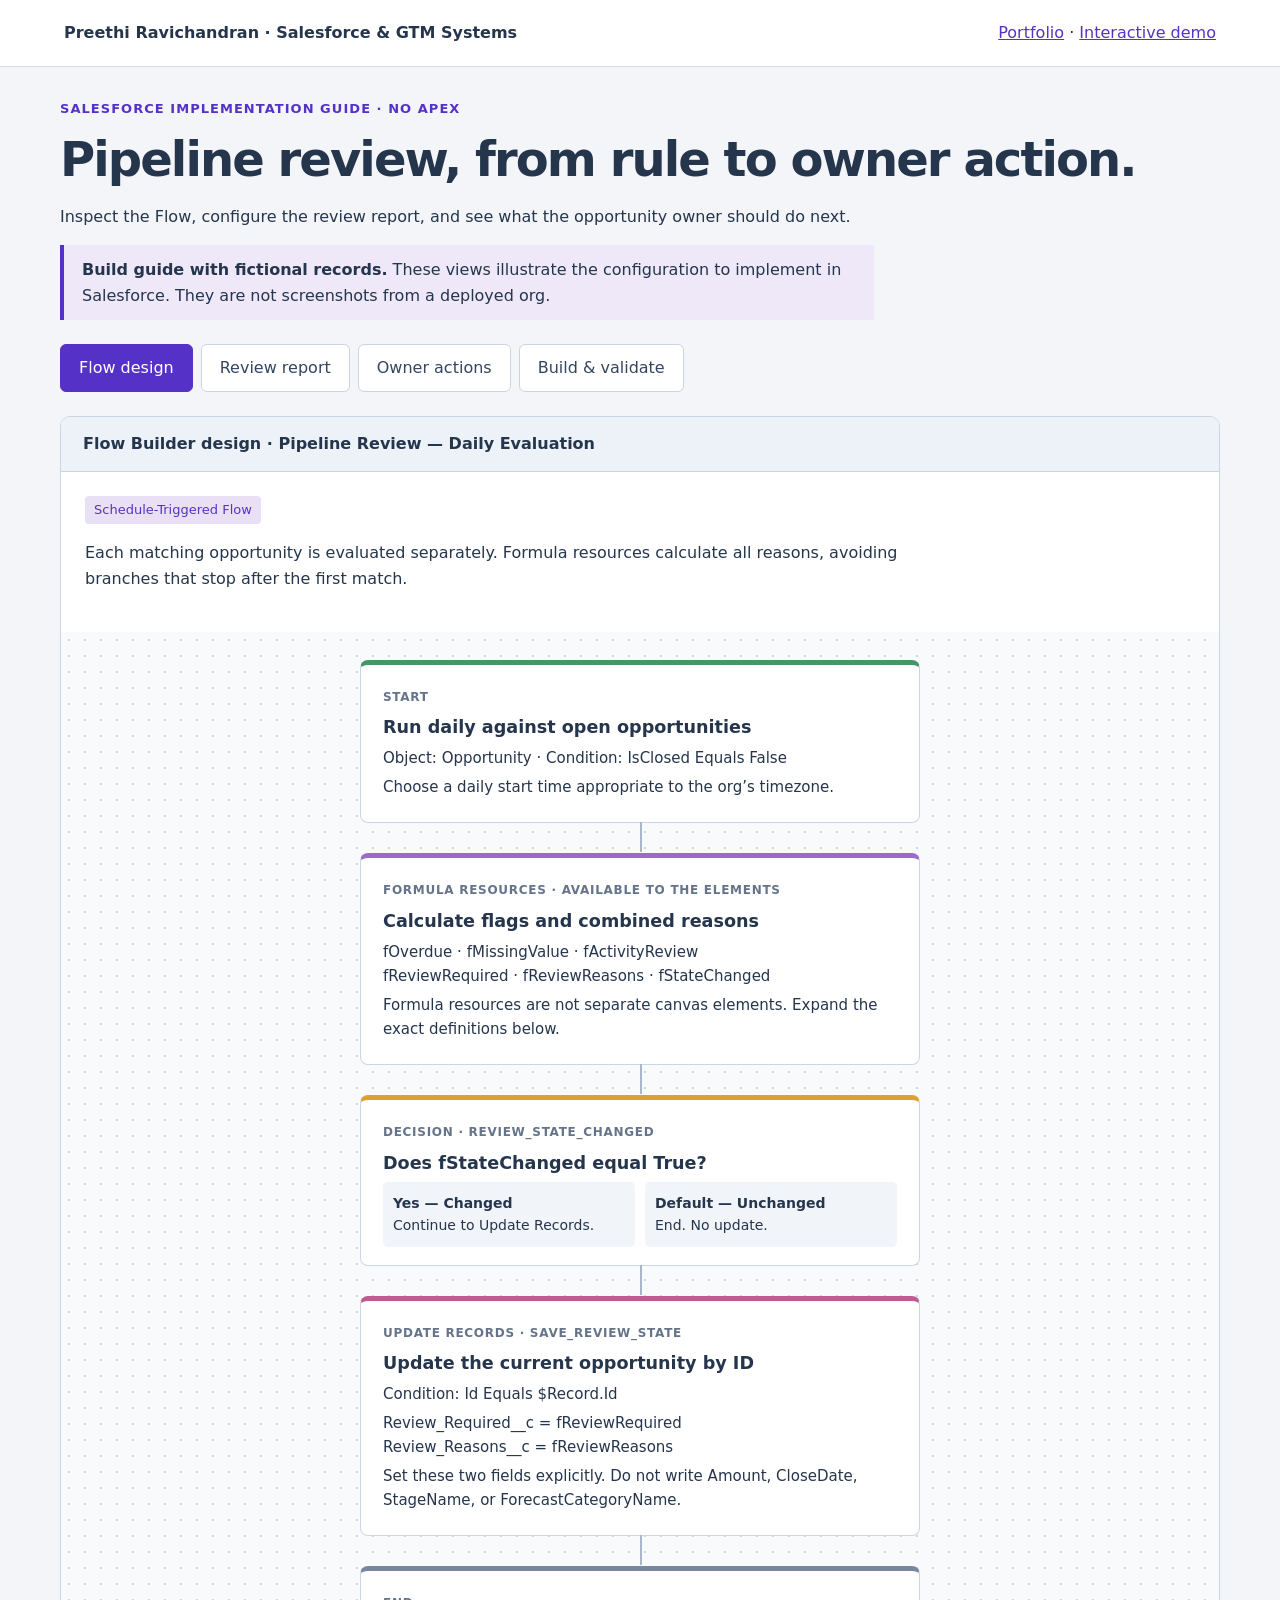
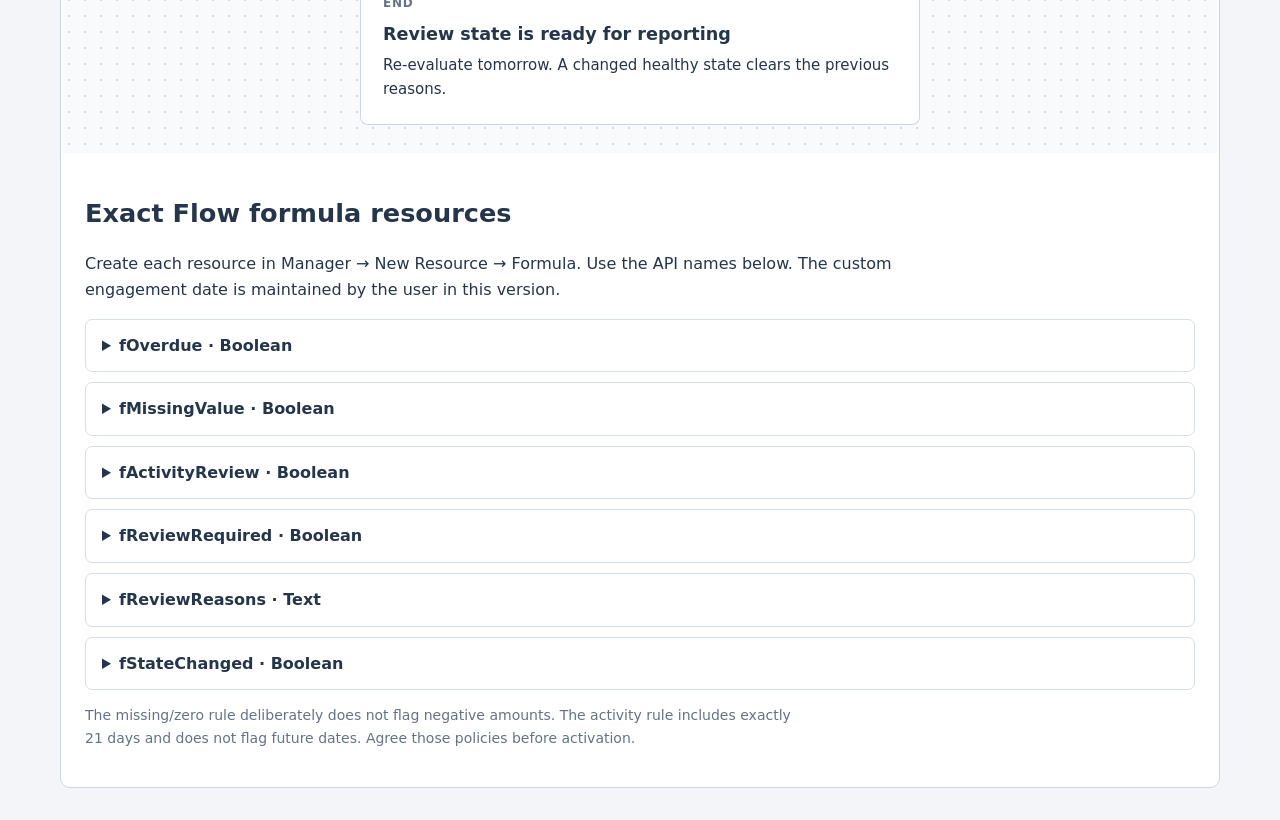
==== flow-guide.html @ f656f843 "Add files via upload" ====
<!doctype html><html lang="en"><head><meta charset="utf-8"><meta name="viewport" content="width=device-width,initial-scale=1"><title>Salesforce Flow Build Guide | Preethi Ravichandran</title><style>
*{box-sizing:border-box}body{margin:0;background:#f3f5f9;color:#25354c;font:16px/1.6 system-ui,sans-serif}a{color:#5631c7}header{padding:20px 5%;background:#fff;border-bottom:1px solid #d2dce8;display:flex;justify-content:space-between;gap:16px;flex-wrap:wrap}main{width:min(1160px,92%);margin:32px auto}h1{font-size:clamp(2rem,4vw,3rem);line-height:1.15;letter-spacing:-.04em;margin:12px 0}h2{font-size:1.6rem;line-height:1.25}h3{font-size:1.1rem}p{max-width:80ch}.eyebrow{color:#5631c7;font-size:.8125rem;font-weight:700;letter-spacing:.08em}.scope{padding:12px 18px;border-left:4px solid #5631c7;background:#eee8f9}.tabs{display:flex;flex-wrap:wrap;gap:8px;margin:24px 0}button{font:inherit;cursor:pointer;border:1px solid #c9d4e3;border-radius:6px;padding:10px 18px;background:white;color:#34455e}button[aria-pressed=true]{background:#5631c7;color:white;border-color:#5631c7}button:focus-visible,a:focus-visible,summary:focus-visible{outline:3px solid #a991df;outline-offset:3px}.workspace{border:1px solid #cbd6e4;border-radius:10px;background:white;overflow:hidden}.toolbar{padding:14px 22px;background:#edf2f8;border-bottom:1px solid #cbd6e4;font-weight:600}.panel{padding:24px}.canvas{background-image:radial-gradient(#cbd6e4 1px,transparent 1px);background-size:16px 16px;padding:28px 16px;background-color:#f8fafc}.node{position:relative;border:1px solid #cbd6e4;border-top:5px solid var(--accent,#9a6bca);border-radius:8px;background:white;width:min(560px,100%);padding:18px 22px;margin:0 auto 30px}.node:not(:last-child):after{content:"";position:absolute;top:100%;left:50%;height:30px;border-left:2px solid #a9b7c9}.node:last-child{margin-bottom:0}.kind{font-size:.75rem;letter-spacing:.06em;text-transform:uppercase;color:#65748a;font-weight:700}.node h3{margin:5px 0}.node p{margin:5px 0;font-size:.9375rem}.branches{display:grid;grid-template-columns:1fr 1fr;gap:10px}.branches>div{padding:10px;background:#f1f4f9;border-radius:5px;font-size:.875rem}pre{white-space:pre-wrap;overflow-wrap:anywhere;background:#eef2f8;padding:15px;border-radius:6px;font-size:.875rem;line-height:1.7}details{border:1px solid #d5dfeb;border-radius:7px;padding:13px 16px;margin:10px 0}summary{font-weight:600;cursor:pointer}.scroll{overflow:auto}table{border-collapse:collapse;width:100%;min-width:700px;font-size:.875rem;text-align:left}th,td{padding:13px;border-bottom:1px solid #d8e0eb;vertical-align:top}th{background:#f0f4f9}.flag{color:#93441b}.clear{color:#306524}.cards{display:grid;grid-template-columns:repeat(3,minmax(0,1fr));gap:16px}.cards article{border:1px solid #d5dfeb;border-top:4px solid #8f6dc7;border-radius:8px;padding:18px}.note{color:#63738a;font-size:.875rem}.label{display:inline-block;padding:4px 9px;background:#e9e0f6;color:#5631c7;border-radius:4px;font-size:.8125rem}li{margin-bottom:9px}[hidden]{display:none!important}@media(max-width:700px){.cards,.branches{grid-template-columns:1fr}.panel{padding:18px}.tabs button{flex:1 1 auto}}
</style></head><body><header><b>Preethi Ravichandran · Salesforce &amp; GTM Systems</b><nav><a href="index.html#work">Portfolio</a> · <a href="pipeline-triage.html">Interactive demo</a></nav></header><main><p class="eyebrow">SALESFORCE IMPLEMENTATION GUIDE · NO APEX</p><h1>Pipeline review, from rule to owner action.</h1><p>Inspect the Flow, configure the review report, and see what the opportunity owner should do next.</p><p class="scope"><b>Build guide with fictional records.</b> These views illustrate the configuration to implement in Salesforce. They are not screenshots from a deployed org.</p><div class="tabs" role="group" aria-label="Guide views"><button data-panel="flow" aria-pressed="true">Flow design</button><button data-panel="report" aria-pressed="false">Review report</button><button data-panel="actions" aria-pressed="false">Owner actions</button><button data-panel="setup" aria-pressed="false">Build &amp; validate</button></div>
<section id="flow" class="workspace"><div class="toolbar">Flow Builder design · Pipeline Review — Daily Evaluation</div><div class="panel"><span class="label">Schedule-Triggered Flow</span><p>Each matching opportunity is evaluated separately. Formula resources calculate all reasons, avoiding branches that stop after the first match.</p></div><div class="canvas"><div class="node" style="--accent:#469566"><span class="kind">Start</span><h3>Run daily against open opportunities</h3><p>Object: Opportunity · Condition: IsClosed Equals False</p><p>Choose a daily start time appropriate to the org’s timezone.</p></div><div class="node"><span class="kind">Formula resources · available to the elements</span><h3>Calculate flags and combined reasons</h3><p>fOverdue · fMissingValue · fActivityReview<br>fReviewRequired · fReviewReasons · fStateChanged</p><p>Formula resources are not separate canvas elements. Expand the exact definitions below.</p></div><div class="node" style="--accent:#dca033"><span class="kind">Decision · Review_State_Changed</span><h3>Does fStateChanged equal True?</h3><div class="branches"><div><b>Yes — Changed</b><br>Continue to Update Records.</div><div><b>Default — Unchanged</b><br>End. No update.</div></div></div><div class="node" style="--accent:#bf5b90"><span class="kind">Update Records · Save_Review_State</span><h3>Update the current opportunity by ID</h3><p>Condition: Id Equals $Record.Id</p><p>Review_Required__c = fReviewRequired<br>Review_Reasons__c = fReviewReasons</p><p>Set these two fields explicitly. Do not write Amount, CloseDate, StageName, or ForecastCategoryName.</p></div><div class="node" style="--accent:#78879c"><span class="kind">End</span><h3>Review state is ready for reporting</h3><p>Re-evaluate tomorrow. A changed healthy state clears the previous reasons.</p></div></div><div class="panel"><h2>Exact Flow formula resources</h2><p>Create each resource in Manager → New Resource → Formula. Use the API names below. The custom engagement date is maintained by the user in this version.</p><details><summary>fOverdue · Boolean</summary><pre><code>AND(NOT({!$Record.IsClosed}), {!$Record.CloseDate} &lt; {!$Flow.CurrentDate})</code></pre></details><details><summary>fMissingValue · Boolean</summary><pre><code>AND(NOT({!$Record.IsClosed}), OR(ISBLANK({!$Record.Amount}), {!$Record.Amount} = 0))</code></pre></details><details><summary>fActivityReview · Boolean</summary><pre><code>AND(NOT({!$Record.IsClosed}), OR(ISBLANK({!$Record.Last_Engagement_Date__c}), {!$Record.Last_Engagement_Date__c} &lt;= ({!$Flow.CurrentDate} - 21)))</code></pre></details><details><summary>fReviewRequired · Boolean</summary><pre><code>OR({!fOverdue}, {!fMissingValue}, {!fActivityReview})</code></pre></details><details><summary>fReviewReasons · Text</summary><pre><code>IF({!fOverdue}, &quot;Overdue close date; &quot;, &quot;&quot;) &amp; IF({!fMissingValue}, &quot;Missing or zero amount; &quot;, &quot;&quot;) &amp; IF({!fActivityReview}, &quot;Missing or stale engagement date; &quot;, &quot;&quot;)</code></pre></details><details><summary>fStateChanged · Boolean</summary><pre><code>OR({!$Record.Review_Required__c} &lt;&gt; {!fReviewRequired}, BLANKVALUE({!$Record.Review_Reasons__c}, &quot;&quot;) &lt;&gt; {!fReviewReasons})</code></pre></details><p class="note">The missing/zero rule deliberately does not flag negative amounts. The activity rule includes exactly 21 days and does not flag future dates. Agree those policies before activation.</p></div></section>
<section id="report" class="workspace" hidden><div class="toolbar">Report preview · Open Opportunities Requiring Review</div><div class="panel"><h2>Give owners a queue they can act on.</h2><p><b>Report type:</b> Opportunities · <b>Show:</b> All opportunities · <b>Close-date range:</b> All Time · <b>Filters:</b> Closed = False AND Review Required = True. Group rows by Opportunity Owner.</p><p class="note">Fictional preview evaluated on 17 November 2026. It shows the expected report after the Flow runs.</p><div class="scroll"><table><thead><tr><th>Owner</th><th>Opportunity</th><th>Stage</th><th>Amount</th><th>Close date</th><th>Last engagement date</th><th>Review reasons</th></tr></thead><tbody><tr><td>Maya</td><td>Northstar Logistics</td><td>Negotiation</td><td>$48,000</td><td>10 Nov</td><td>19 Oct</td><td class="flag">Overdue close date; Missing or stale engagement date;</td></tr><tr><td>Arun</td><td>Cedar Freight</td><td>Discovery</td><td>Blank</td><td>05 Dec</td><td>15 Nov</td><td class="flag">Missing or zero amount;</td></tr><tr><td>Arun</td><td>Aster Supply</td><td>Qualification</td><td>$0</td><td>16 Nov</td><td>13 Nov</td><td class="flag">Overdue close date; Missing or zero amount;</td></tr></tbody></table></div><p><b>Healthy control:</b> Summit Marine — $32,000, close 28 Nov, engagement 14 Nov — is excluded because all flags are false.</p><p><b>Suggested chart:</b> count of flagged opportunities by owner. Amount totals represent known value on flagged records, not lost revenue or forecast risk.</p><p>In Salesforce, the opportunity name opens the record. This portfolio preview does not link to a live org.</p></div></section>
<section id="actions" class="workspace" hidden><div class="toolbar">Owner playbook · Verify before changing commercial data</div><div class="panel"><div class="cards"><article><h3>Overdue close date</h3><p>Review the latest buyer conversation. Confirm whether the deal remains active and when the buyer expects a decision.</p><p><b>Action:</b> update the close date only when supported by buyer evidence and your team’s process.</p></article><article><h3>Missing or zero amount</h3><p>Confirm scope, pricing, and whether zero is a legitimate exception.</p><p><b>Action:</b> enter the confirmed value or document the unresolved question with the owner.</p></article><article><h3>Missing or stale engagement</h3><p>Check for unrecorded contact before assuming inactivity.</p><p><b>Action:</b> enter the verified date in Last Engagement Date and log the interaction or next step.</p></article></div><h2>What happens after the owner acts?</h2><p>The next daily run recalculates the review fields. A healthy opportunity drops out of the report. An unresolved issue remains flagged. This version has no acknowledge, snooze, email alert, or automatic task creation.</p><p>For same-day clearing, run the Flow debug in a sandbox for verification, or implement a separate, tested refresh mechanism. The daily version does not promise immediate updates.</p></div></section>
<section id="setup" class="workspace" hidden><div class="toolbar">Build checklist · Personal Developer org or sandbox</div><div class="panel"><h2>Create these Opportunity fields.</h2><div class="scroll"><table><thead><tr><th>Label</th><th>API name</th><th>Type / default</th><th>Use</th></tr></thead><tbody><tr><td>Review Required</td><td>Review_Required__c</td><td>Checkbox / False</td><td>Report filter; maintained by the Flow.</td></tr><tr><td>Review Reasons</td><td>Review_Reasons__c</td><td>Text Area / blank</td><td>Combined reasons; maintained by the Flow.</td></tr><tr><td>Last Engagement Date</td><td>Last_Engagement_Date__c</td><td>Date / blank</td><td>User-maintained date of verified engagement for this demo.</td></tr></tbody></table></div><p>Expose engagement date for relevant users; make review fields read-only to ordinary users. Confirm field visibility, opportunity sharing, and report access.</p><h2>Configure, then test.</h2><ol><li>Create the schedule-triggered Flow, its six formula resources, Decision, and Update Records as shown in Flow design.</li><li>Save the Flow as a draft. Add fictional records and debug with rollback enabled where available. Compare computed values with expected outcomes.</li><li>Add a before-save record-triggered Flow on Opportunity updates: entry IsClosed = True AND Review_Required__c = True. Use Assignment to set Review_Required__c to False and Review_Reasons__c to an empty string. This clears stored flags on closed deals.</li><li>Use Update Records fault handling for failures: connect a fault path to an approved admin alert or error log. Verify the chosen handler in your org.</li><li>Create the report with the filters and columns in Review report. Confirm owners can open only records they are permitted to access.</li><li>After sandbox checks pass, activate and verify one scheduled run. Review org execution limits and existing Opportunity automation before widening the scope.</li></ol><h2>Boundary cases to verify</h2><div class="scroll"><table><thead><tr><th>Case</th><th>Expected</th></tr></thead><tbody><tr><td>Close date yesterday / today</td><td>Yesterday flags; today does not.</td></tr><tr><td>Amount blank / zero / positive</td><td>Blank and zero flag; positive does not.</td></tr><tr><td>Engagement blank / 21 days ago / 20 days ago</td><td>Blank and 21 days flag; 20 days does not.</td></tr><tr><td>Two simultaneous flags</td><td>Both reasons appear.</td></tr><tr><td>Repeat run, unchanged source values and computed state</td><td>Decision takes default; no write.</td></tr><tr><td>Correct all source values</td><td>Next scheduled evaluation clears stored flags.</td></tr><tr><td>Close a flagged deal</td><td>Cleanup Flow clears flags; closed deal is excluded from the report.</td></tr></tbody></table></div><p class="note">No Apex is required for this guide. Formula compilation, permissions, automation interactions, error handling, and limits still need validation in the target org.</p><p>References: <a href="https://help.salesforce.com/s/articleView?id=sf.flow_concepts_trigger_schedule.htm&language=en_US&type=5">Salesforce schedule-triggered Flow documentation</a> · <a href="https://help.salesforce.com/s/articleView?id=platform.automate_flow_build_triggering_record.htm&language=en_US&type=5">The triggering record in Flow</a></p></div></section></main><script>const buttons=[...document.querySelectorAll('[data-panel]')];for(const button of buttons){button.addEventListener('click',()=>{for(const item of buttons){const active=item===button;item.setAttribute('aria-pressed',String(active));document.getElementById(item.dataset.panel).hidden=!active;}});}</script></body></html>
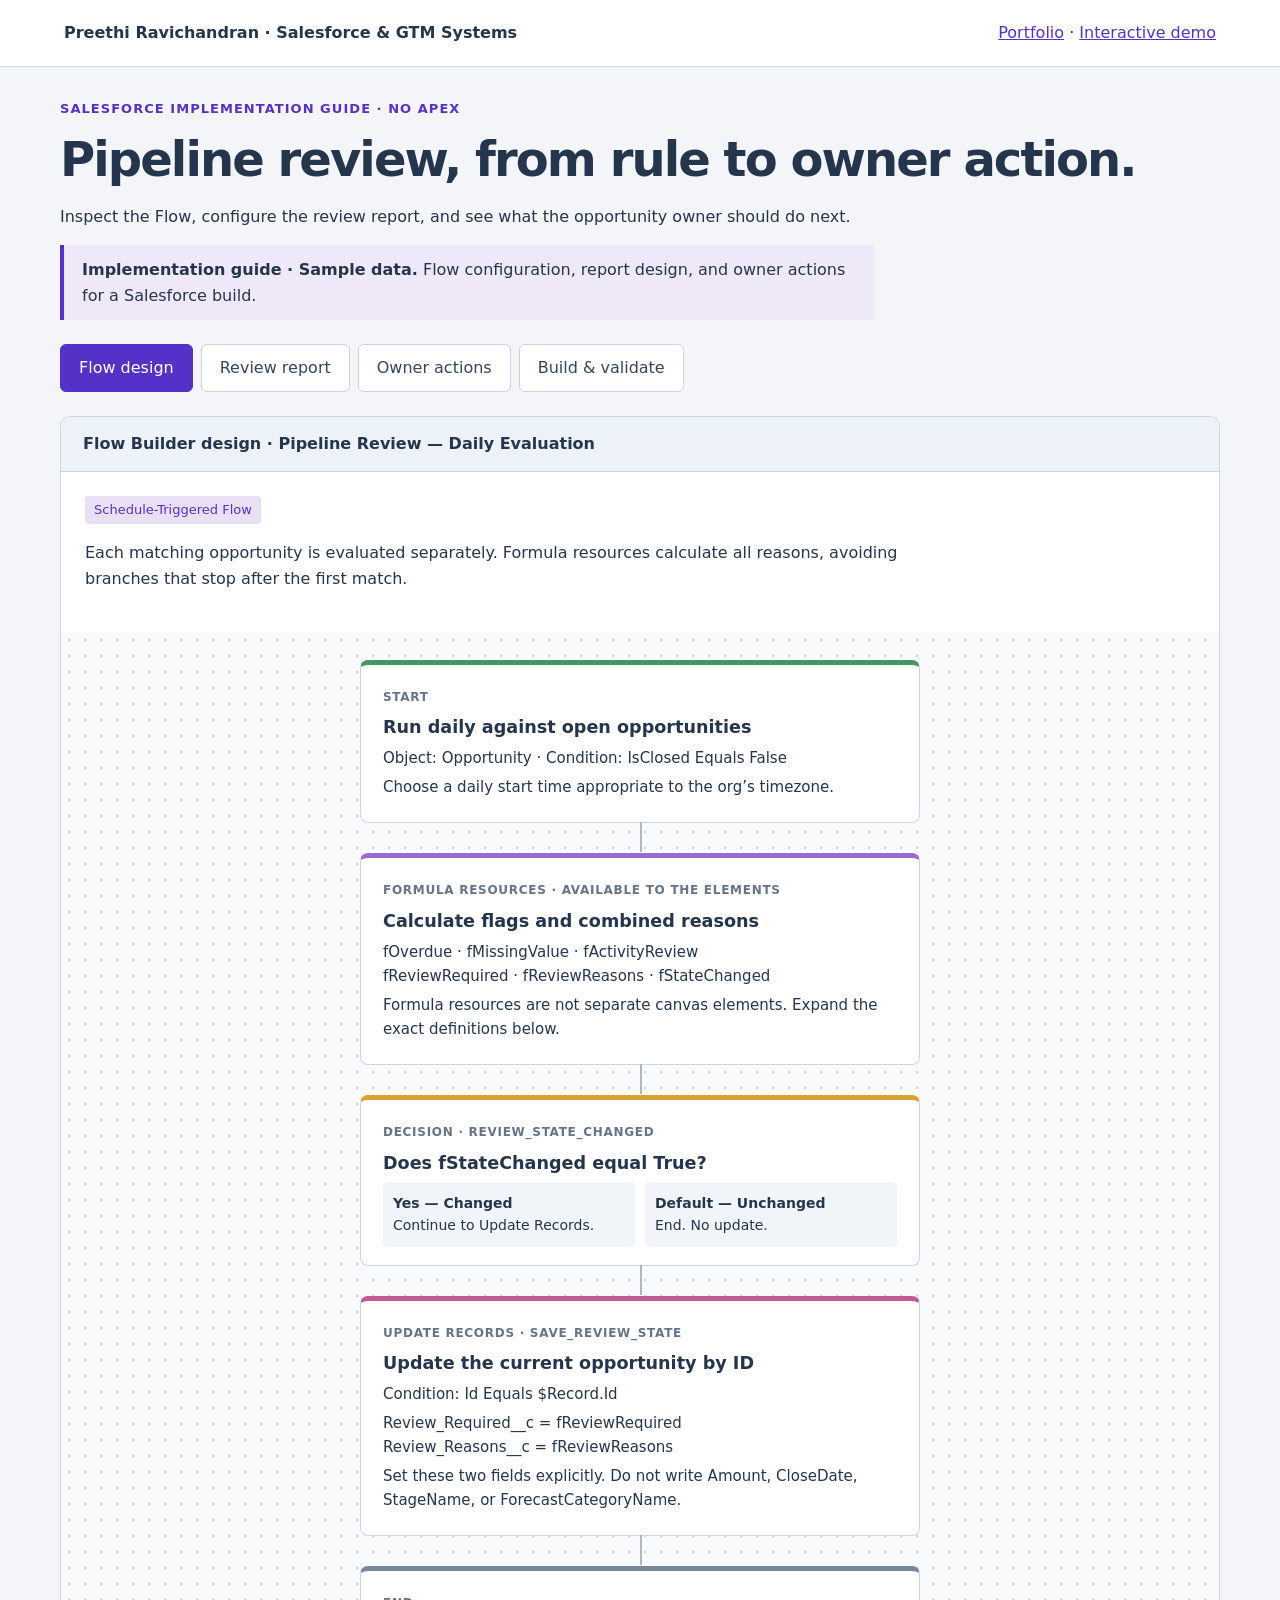
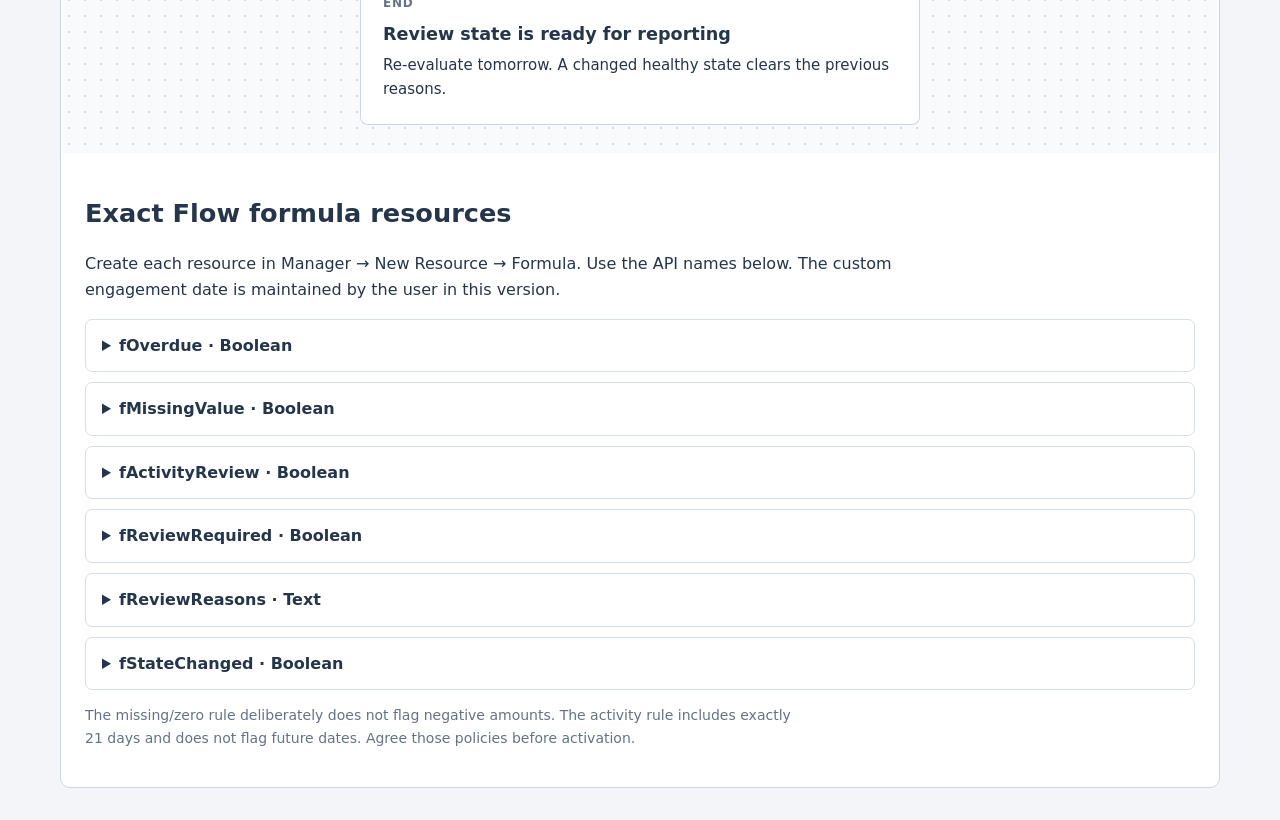
==== commit 33f7c1cf: "Add files via upload" ====
--- a/flow-guide.html
+++ b/flow-guide.html
@@ -1,7 +1,7 @@
 <!doctype html><html lang="en"><head><meta charset="utf-8"><meta name="viewport" content="width=device-width,initial-scale=1"><title>Salesforce Flow Build Guide | Preethi Ravichandran</title><style>
 *{box-sizing:border-box}body{margin:0;background:#f3f5f9;color:#25354c;font:16px/1.6 system-ui,sans-serif}a{color:#5631c7}header{padding:20px 5%;background:#fff;border-bottom:1px solid #d2dce8;display:flex;justify-content:space-between;gap:16px;flex-wrap:wrap}main{width:min(1160px,92%);margin:32px auto}h1{font-size:clamp(2rem,4vw,3rem);line-height:1.15;letter-spacing:-.04em;margin:12px 0}h2{font-size:1.6rem;line-height:1.25}h3{font-size:1.1rem}p{max-width:80ch}.eyebrow{color:#5631c7;font-size:.8125rem;font-weight:700;letter-spacing:.08em}.scope{padding:12px 18px;border-left:4px solid #5631c7;background:#eee8f9}.tabs{display:flex;flex-wrap:wrap;gap:8px;margin:24px 0}button{font:inherit;cursor:pointer;border:1px solid #c9d4e3;border-radius:6px;padding:10px 18px;background:white;color:#34455e}button[aria-pressed=true]{background:#5631c7;color:white;border-color:#5631c7}button:focus-visible,a:focus-visible,summary:focus-visible{outline:3px solid #a991df;outline-offset:3px}.workspace{border:1px solid #cbd6e4;border-radius:10px;background:white;overflow:hidden}.toolbar{padding:14px 22px;background:#edf2f8;border-bottom:1px solid #cbd6e4;font-weight:600}.panel{padding:24px}.canvas{background-image:radial-gradient(#cbd6e4 1px,transparent 1px);background-size:16px 16px;padding:28px 16px;background-color:#f8fafc}.node{position:relative;border:1px solid #cbd6e4;border-top:5px solid var(--accent,#9a6bca);border-radius:8px;background:white;width:min(560px,100%);padding:18px 22px;margin:0 auto 30px}.node:not(:last-child):after{content:"";position:absolute;top:100%;left:50%;height:30px;border-left:2px solid #a9b7c9}.node:last-child{margin-bottom:0}.kind{font-size:.75rem;letter-spacing:.06em;text-transform:uppercase;color:#65748a;font-weight:700}.node h3{margin:5px 0}.node p{margin:5px 0;font-size:.9375rem}.branches{display:grid;grid-template-columns:1fr 1fr;gap:10px}.branches>div{padding:10px;background:#f1f4f9;border-radius:5px;font-size:.875rem}pre{white-space:pre-wrap;overflow-wrap:anywhere;background:#eef2f8;padding:15px;border-radius:6px;font-size:.875rem;line-height:1.7}details{border:1px solid #d5dfeb;border-radius:7px;padding:13px 16px;margin:10px 0}summary{font-weight:600;cursor:pointer}.scroll{overflow:auto}table{border-collapse:collapse;width:100%;min-width:700px;font-size:.875rem;text-align:left}th,td{padding:13px;border-bottom:1px solid #d8e0eb;vertical-align:top}th{background:#f0f4f9}.flag{color:#93441b}.clear{color:#306524}.cards{display:grid;grid-template-columns:repeat(3,minmax(0,1fr));gap:16px}.cards article{border:1px solid #d5dfeb;border-top:4px solid #8f6dc7;border-radius:8px;padding:18px}.note{color:#63738a;font-size:.875rem}.label{display:inline-block;padding:4px 9px;background:#e9e0f6;color:#5631c7;border-radius:4px;font-size:.8125rem}li{margin-bottom:9px}[hidden]{display:none!important}@media(max-width:700px){.cards,.branches{grid-template-columns:1fr}.panel{padding:18px}.tabs button{flex:1 1 auto}}
-</style></head><body><header><b>Preethi Ravichandran · Salesforce &amp; GTM Systems</b><nav><a href="index.html#work">Portfolio</a> · <a href="pipeline-triage.html">Interactive demo</a></nav></header><main><p class="eyebrow">SALESFORCE IMPLEMENTATION GUIDE · NO APEX</p><h1>Pipeline review, from rule to owner action.</h1><p>Inspect the Flow, configure the review report, and see what the opportunity owner should do next.</p><p class="scope"><b>Build guide with fictional records.</b> These views illustrate the configuration to implement in Salesforce. They are not screenshots from a deployed org.</p><div class="tabs" role="group" aria-label="Guide views"><button data-panel="flow" aria-pressed="true">Flow design</button><button data-panel="report" aria-pressed="false">Review report</button><button data-panel="actions" aria-pressed="false">Owner actions</button><button data-panel="setup" aria-pressed="false">Build &amp; validate</button></div>
+</style></head><body><header><b>Preethi Ravichandran · Salesforce &amp; GTM Systems</b><nav><a href="index.html#work">Portfolio</a> · <a href="pipeline-triage.html">Interactive demo</a></nav></header><main><p class="eyebrow">SALESFORCE IMPLEMENTATION GUIDE · NO APEX</p><h1>Pipeline review, from rule to owner action.</h1><p>Inspect the Flow, configure the review report, and see what the opportunity owner should do next.</p><p class="scope"><b>Implementation guide · Sample data.</b> Flow configuration, report design, and owner actions for a Salesforce build.</p><div class="tabs" role="group" aria-label="Guide views"><button data-panel="flow" aria-pressed="true">Flow design</button><button data-panel="report" aria-pressed="false">Review report</button><button data-panel="actions" aria-pressed="false">Owner actions</button><button data-panel="setup" aria-pressed="false">Build &amp; validate</button></div>
 <section id="flow" class="workspace"><div class="toolbar">Flow Builder design · Pipeline Review — Daily Evaluation</div><div class="panel"><span class="label">Schedule-Triggered Flow</span><p>Each matching opportunity is evaluated separately. Formula resources calculate all reasons, avoiding branches that stop after the first match.</p></div><div class="canvas"><div class="node" style="--accent:#469566"><span class="kind">Start</span><h3>Run daily against open opportunities</h3><p>Object: Opportunity · Condition: IsClosed Equals False</p><p>Choose a daily start time appropriate to the org’s timezone.</p></div><div class="node"><span class="kind">Formula resources · available to the elements</span><h3>Calculate flags and combined reasons</h3><p>fOverdue · fMissingValue · fActivityReview<br>fReviewRequired · fReviewReasons · fStateChanged</p><p>Formula resources are not separate canvas elements. Expand the exact definitions below.</p></div><div class="node" style="--accent:#dca033"><span class="kind">Decision · Review_State_Changed</span><h3>Does fStateChanged equal True?</h3><div class="branches"><div><b>Yes — Changed</b><br>Continue to Update Records.</div><div><b>Default — Unchanged</b><br>End. No update.</div></div></div><div class="node" style="--accent:#bf5b90"><span class="kind">Update Records · Save_Review_State</span><h3>Update the current opportunity by ID</h3><p>Condition: Id Equals $Record.Id</p><p>Review_Required__c = fReviewRequired<br>Review_Reasons__c = fReviewReasons</p><p>Set these two fields explicitly. Do not write Amount, CloseDate, StageName, or ForecastCategoryName.</p></div><div class="node" style="--accent:#78879c"><span class="kind">End</span><h3>Review state is ready for reporting</h3><p>Re-evaluate tomorrow. A changed healthy state clears the previous reasons.</p></div></div><div class="panel"><h2>Exact Flow formula resources</h2><p>Create each resource in Manager → New Resource → Formula. Use the API names below. The custom engagement date is maintained by the user in this version.</p><details><summary>fOverdue · Boolean</summary><pre><code>AND(NOT({!$Record.IsClosed}), {!$Record.CloseDate} &lt; {!$Flow.CurrentDate})</code></pre></details><details><summary>fMissingValue · Boolean</summary><pre><code>AND(NOT({!$Record.IsClosed}), OR(ISBLANK({!$Record.Amount}), {!$Record.Amount} = 0))</code></pre></details><details><summary>fActivityReview · Boolean</summary><pre><code>AND(NOT({!$Record.IsClosed}), OR(ISBLANK({!$Record.Last_Engagement_Date__c}), {!$Record.Last_Engagement_Date__c} &lt;= ({!$Flow.CurrentDate} - 21)))</code></pre></details><details><summary>fReviewRequired · Boolean</summary><pre><code>OR({!fOverdue}, {!fMissingValue}, {!fActivityReview})</code></pre></details><details><summary>fReviewReasons · Text</summary><pre><code>IF({!fOverdue}, &quot;Overdue close date; &quot;, &quot;&quot;) &amp; IF({!fMissingValue}, &quot;Missing or zero amount; &quot;, &quot;&quot;) &amp; IF({!fActivityReview}, &quot;Missing or stale engagement date; &quot;, &quot;&quot;)</code></pre></details><details><summary>fStateChanged · Boolean</summary><pre><code>OR({!$Record.Review_Required__c} &lt;&gt; {!fReviewRequired}, BLANKVALUE({!$Record.Review_Reasons__c}, &quot;&quot;) &lt;&gt; {!fReviewReasons})</code></pre></details><p class="note">The missing/zero rule deliberately does not flag negative amounts. The activity rule includes exactly 21 days and does not flag future dates. Agree those policies before activation.</p></div></section>
-<section id="report" class="workspace" hidden><div class="toolbar">Report preview · Open Opportunities Requiring Review</div><div class="panel"><h2>Give owners a queue they can act on.</h2><p><b>Report type:</b> Opportunities · <b>Show:</b> All opportunities · <b>Close-date range:</b> All Time · <b>Filters:</b> Closed = False AND Review Required = True. Group rows by Opportunity Owner.</p><p class="note">Fictional preview evaluated on 17 November 2026. It shows the expected report after the Flow runs.</p><div class="scroll"><table><thead><tr><th>Owner</th><th>Opportunity</th><th>Stage</th><th>Amount</th><th>Close date</th><th>Last engagement date</th><th>Review reasons</th></tr></thead><tbody><tr><td>Maya</td><td>Northstar Logistics</td><td>Negotiation</td><td>$48,000</td><td>10 Nov</td><td>19 Oct</td><td class="flag">Overdue close date; Missing or stale engagement date;</td></tr><tr><td>Arun</td><td>Cedar Freight</td><td>Discovery</td><td>Blank</td><td>05 Dec</td><td>15 Nov</td><td class="flag">Missing or zero amount;</td></tr><tr><td>Arun</td><td>Aster Supply</td><td>Qualification</td><td>$0</td><td>16 Nov</td><td>13 Nov</td><td class="flag">Overdue close date; Missing or zero amount;</td></tr></tbody></table></div><p><b>Healthy control:</b> Summit Marine — $32,000, close 28 Nov, engagement 14 Nov — is excluded because all flags are false.</p><p><b>Suggested chart:</b> count of flagged opportunities by owner. Amount totals represent known value on flagged records, not lost revenue or forecast risk.</p><p>In Salesforce, the opportunity name opens the record. This portfolio preview does not link to a live org.</p></div></section>
+<section id="report" class="workspace" hidden><div class="toolbar">Report preview · Open Opportunities Requiring Review</div><div class="panel"><h2>Give owners a queue they can act on.</h2><p><b>Report type:</b> Opportunities · <b>Show:</b> All opportunities · <b>Close-date range:</b> All Time · <b>Filters:</b> Closed = False AND Review Required = True. Group rows by Opportunity Owner.</p><p class="note">Sample preview evaluated on 17 November 2026. It shows the expected report after the Flow runs.</p><div class="scroll"><table><thead><tr><th>Owner</th><th>Opportunity</th><th>Stage</th><th>Amount</th><th>Close date</th><th>Last engagement date</th><th>Review reasons</th></tr></thead><tbody><tr><td>Maya</td><td>Northstar Logistics</td><td>Negotiation</td><td>$48,000</td><td>10 Nov</td><td>19 Oct</td><td class="flag">Overdue close date; Missing or stale engagement date;</td></tr><tr><td>Arun</td><td>Cedar Freight</td><td>Discovery</td><td>Blank</td><td>05 Dec</td><td>15 Nov</td><td class="flag">Missing or zero amount;</td></tr><tr><td>Arun</td><td>Aster Supply</td><td>Qualification</td><td>$0</td><td>16 Nov</td><td>13 Nov</td><td class="flag">Overdue close date; Missing or zero amount;</td></tr></tbody></table></div><p><b>Healthy control:</b> Summit Marine — $32,000, close 28 Nov, engagement 14 Nov — is excluded because all flags are false.</p><p><b>Suggested chart:</b> count of flagged opportunities by owner. Amount totals represent known value on flagged records, not lost revenue or forecast risk.</p><p>In your Salesforce report, open the opportunity to verify the source information and record the next step.</p></div></section>
 <section id="actions" class="workspace" hidden><div class="toolbar">Owner playbook · Verify before changing commercial data</div><div class="panel"><div class="cards"><article><h3>Overdue close date</h3><p>Review the latest buyer conversation. Confirm whether the deal remains active and when the buyer expects a decision.</p><p><b>Action:</b> update the close date only when supported by buyer evidence and your team’s process.</p></article><article><h3>Missing or zero amount</h3><p>Confirm scope, pricing, and whether zero is a legitimate exception.</p><p><b>Action:</b> enter the confirmed value or document the unresolved question with the owner.</p></article><article><h3>Missing or stale engagement</h3><p>Check for unrecorded contact before assuming inactivity.</p><p><b>Action:</b> enter the verified date in Last Engagement Date and log the interaction or next step.</p></article></div><h2>What happens after the owner acts?</h2><p>The next daily run recalculates the review fields. A healthy opportunity drops out of the report. An unresolved issue remains flagged. This version has no acknowledge, snooze, email alert, or automatic task creation.</p><p>For same-day clearing, run the Flow debug in a sandbox for verification, or implement a separate, tested refresh mechanism. The daily version does not promise immediate updates.</p></div></section>
-<section id="setup" class="workspace" hidden><div class="toolbar">Build checklist · Personal Developer org or sandbox</div><div class="panel"><h2>Create these Opportunity fields.</h2><div class="scroll"><table><thead><tr><th>Label</th><th>API name</th><th>Type / default</th><th>Use</th></tr></thead><tbody><tr><td>Review Required</td><td>Review_Required__c</td><td>Checkbox / False</td><td>Report filter; maintained by the Flow.</td></tr><tr><td>Review Reasons</td><td>Review_Reasons__c</td><td>Text Area / blank</td><td>Combined reasons; maintained by the Flow.</td></tr><tr><td>Last Engagement Date</td><td>Last_Engagement_Date__c</td><td>Date / blank</td><td>User-maintained date of verified engagement for this demo.</td></tr></tbody></table></div><p>Expose engagement date for relevant users; make review fields read-only to ordinary users. Confirm field visibility, opportunity sharing, and report access.</p><h2>Configure, then test.</h2><ol><li>Create the schedule-triggered Flow, its six formula resources, Decision, and Update Records as shown in Flow design.</li><li>Save the Flow as a draft. Add fictional records and debug with rollback enabled where available. Compare computed values with expected outcomes.</li><li>Add a before-save record-triggered Flow on Opportunity updates: entry IsClosed = True AND Review_Required__c = True. Use Assignment to set Review_Required__c to False and Review_Reasons__c to an empty string. This clears stored flags on closed deals.</li><li>Use Update Records fault handling for failures: connect a fault path to an approved admin alert or error log. Verify the chosen handler in your org.</li><li>Create the report with the filters and columns in Review report. Confirm owners can open only records they are permitted to access.</li><li>After sandbox checks pass, activate and verify one scheduled run. Review org execution limits and existing Opportunity automation before widening the scope.</li></ol><h2>Boundary cases to verify</h2><div class="scroll"><table><thead><tr><th>Case</th><th>Expected</th></tr></thead><tbody><tr><td>Close date yesterday / today</td><td>Yesterday flags; today does not.</td></tr><tr><td>Amount blank / zero / positive</td><td>Blank and zero flag; positive does not.</td></tr><tr><td>Engagement blank / 21 days ago / 20 days ago</td><td>Blank and 21 days flag; 20 days does not.</td></tr><tr><td>Two simultaneous flags</td><td>Both reasons appear.</td></tr><tr><td>Repeat run, unchanged source values and computed state</td><td>Decision takes default; no write.</td></tr><tr><td>Correct all source values</td><td>Next scheduled evaluation clears stored flags.</td></tr><tr><td>Close a flagged deal</td><td>Cleanup Flow clears flags; closed deal is excluded from the report.</td></tr></tbody></table></div><p class="note">No Apex is required for this guide. Formula compilation, permissions, automation interactions, error handling, and limits still need validation in the target org.</p><p>References: <a href="https://help.salesforce.com/s/articleView?id=sf.flow_concepts_trigger_schedule.htm&language=en_US&type=5">Salesforce schedule-triggered Flow documentation</a> · <a href="https://help.salesforce.com/s/articleView?id=platform.automate_flow_build_triggering_record.htm&language=en_US&type=5">The triggering record in Flow</a></p></div></section></main><script>const buttons=[...document.querySelectorAll('[data-panel]')];for(const button of buttons){button.addEventListener('click',()=>{for(const item of buttons){const active=item===button;item.setAttribute('aria-pressed',String(active));document.getElementById(item.dataset.panel).hidden=!active;}});}</script></body></html>+<section id="setup" class="workspace" hidden><div class="toolbar">Build checklist · Personal Developer org or sandbox</div><div class="panel"><h2>Create these Opportunity fields.</h2><div class="scroll"><table><thead><tr><th>Label</th><th>API name</th><th>Type / default</th><th>Use</th></tr></thead><tbody><tr><td>Review Required</td><td>Review_Required__c</td><td>Checkbox / False</td><td>Report filter; maintained by the Flow.</td></tr><tr><td>Review Reasons</td><td>Review_Reasons__c</td><td>Text Area / blank</td><td>Combined reasons; maintained by the Flow.</td></tr><tr><td>Last Engagement Date</td><td>Last_Engagement_Date__c</td><td>Date / blank</td><td>User-maintained date of verified engagement for this demo.</td></tr></tbody></table></div><p>Expose engagement date for relevant users; make review fields read-only to ordinary users. Confirm field visibility, opportunity sharing, and report access.</p><h2>Configure, then test.</h2><ol><li>Create the schedule-triggered Flow, its six formula resources, Decision, and Update Records as shown in Flow design.</li><li>Save the Flow as a draft. Add sample records and debug with rollback enabled where available. Compare computed values with expected outcomes.</li><li>Add a before-save record-triggered Flow on Opportunity updates: entry IsClosed = True AND Review_Required__c = True. Use Assignment to set Review_Required__c to False and Review_Reasons__c to an empty string. This clears stored flags on closed deals.</li><li>Use Update Records fault handling for failures: connect a fault path to an approved admin alert or error log. Verify the chosen handler in your org.</li><li>Create the report with the filters and columns in Review report. Confirm owners can open only records they are permitted to access.</li><li>After sandbox checks pass, activate and verify one scheduled run. Review org execution limits and existing Opportunity automation before widening the scope.</li></ol><h2>Boundary cases to verify</h2><div class="scroll"><table><thead><tr><th>Case</th><th>Expected</th></tr></thead><tbody><tr><td>Close date yesterday / today</td><td>Yesterday flags; today does not.</td></tr><tr><td>Amount blank / zero / positive</td><td>Blank and zero flag; positive does not.</td></tr><tr><td>Engagement blank / 21 days ago / 20 days ago</td><td>Blank and 21 days flag; 20 days does not.</td></tr><tr><td>Two simultaneous flags</td><td>Both reasons appear.</td></tr><tr><td>Repeat run, unchanged source values and computed state</td><td>Decision takes default; no write.</td></tr><tr><td>Correct all source values</td><td>Next scheduled evaluation clears stored flags.</td></tr><tr><td>Close a flagged deal</td><td>Cleanup Flow clears flags; closed deal is excluded from the report.</td></tr></tbody></table></div><p class="note">Validate the formulas, permissions, existing automation, and scheduled execution in your sandbox before activation.</p><p>References: <a href="https://help.salesforce.com/s/articleView?id=sf.flow_concepts_trigger_schedule.htm&language=en_US&type=5">Salesforce schedule-triggered Flow documentation</a> · <a href="https://help.salesforce.com/s/articleView?id=platform.automate_flow_build_triggering_record.htm&language=en_US&type=5">The triggering record in Flow</a></p></div></section></main><script>const buttons=[...document.querySelectorAll('[data-panel]')];for(const button of buttons){button.addEventListener('click',()=>{for(const item of buttons){const active=item===button;item.setAttribute('aria-pressed',String(active));document.getElementById(item.dataset.panel).hidden=!active;}});}</script></body></html>
